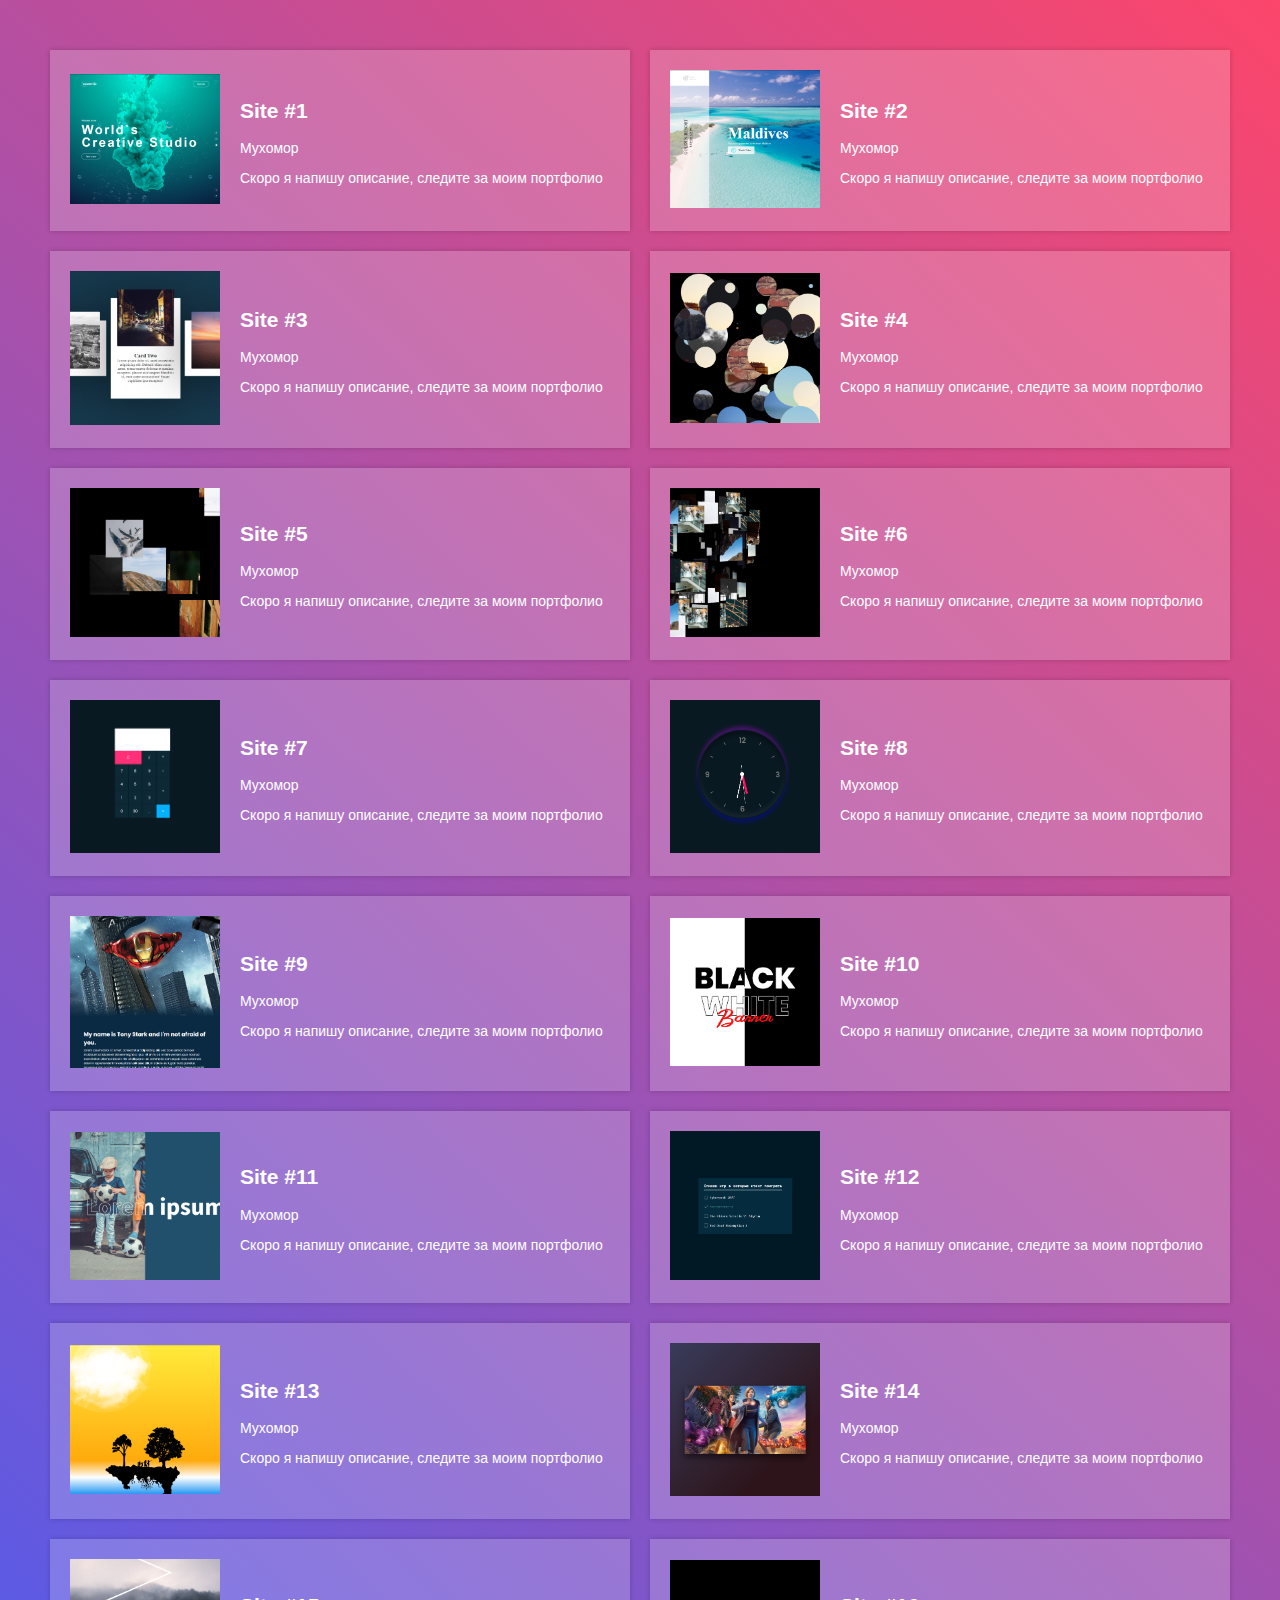
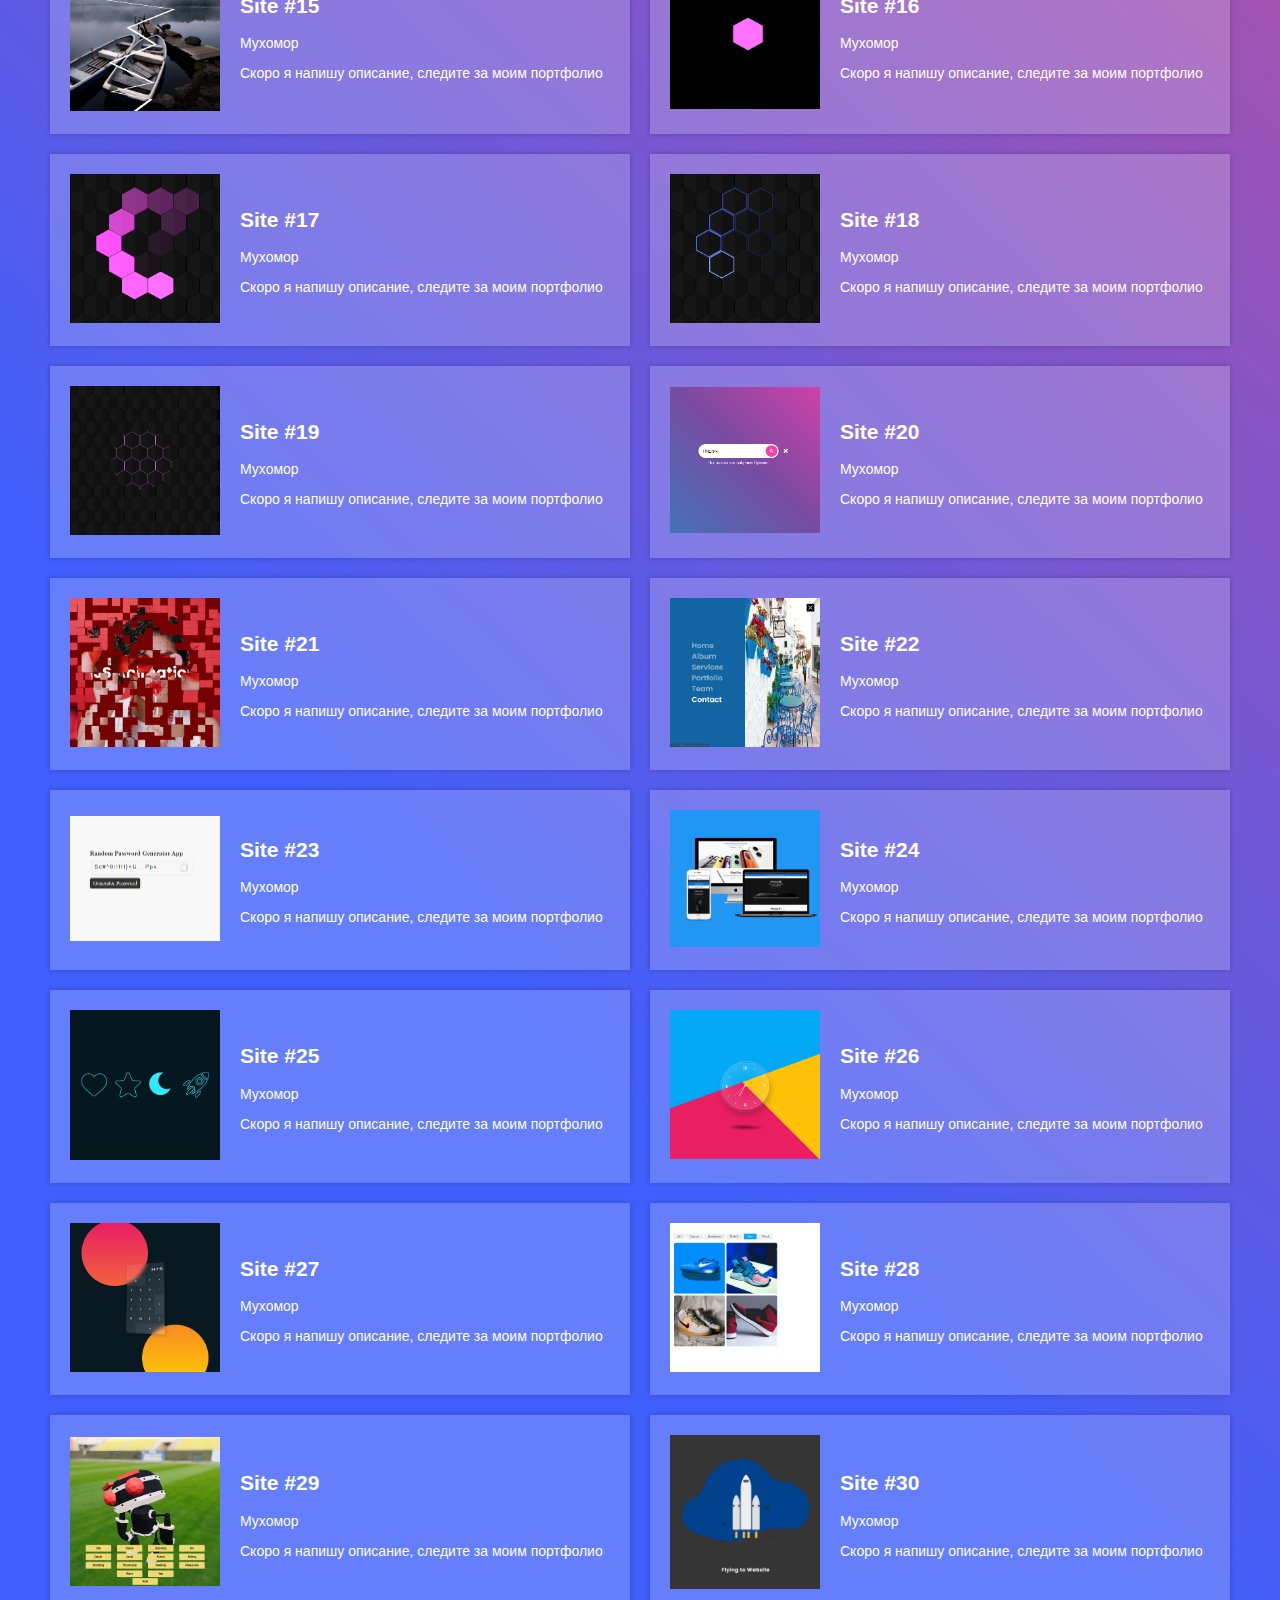
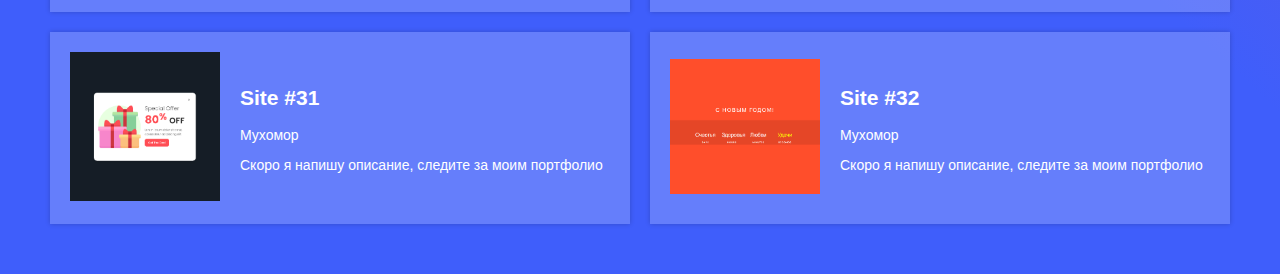
==== index.html @ 551431b4 "Mushroom portfolio N1" ====
<!DOCTYPE html>
<html lang="en">
<head>
    <meta charset="UTF-8">
    <meta name="viewport" content="width=device-width, initial-scale=1.0">
    <title>Portfolio</title>
    <link rel="stylesheet" href="css/styleGRID.css">
    <link rel="stylesheet" href="css/style.css">
    <link rel="stylesheet" href="https://cdnjs.cloudflare.com/ajax/libs/animate.css/4.1.1/animate.min.css"/>
</head>
<body>
    <div class="albums">

        <div class="album animate__animated animate__flipInX">
            <a href="edison/site1/index.html">
                <img src="edison/site1/show.png" alt="">
            </a>
            <div class="album_details">
                <h2>Site #1</h2>
                <a href="https://chat.openai.com/chat"" target="_blank">
                    <p class="album_artist">Мухомор</p>
                </a>
                <p class="album_desc">Скоро я напишу описание, следите за моим портфолио</p>
            </div>
        </div>

        <div class="album animate__animated animate__flipInX">
            <a href="edison/site2/index.html">
                <img src="edison/site2/show.png" alt="">
            </a>
            <div class="album_details">
                <h2>Site #2</h2>
                <a href="https://chat.openai.com/chat"" target="_blank">
                    <p class="album_artist">Мухомор</p>
                </a>
                <p class="album_desc">Скоро я напишу описание, следите за моим портфолио</p>
            </div>
        </div>

        <div class="album animate__animated animate__flipInX">
            <a href="edison/site3/index.html">
                <img src="edison/site3/show.png" alt="">
            </a>
            <div class="album_details">
                <h2>Site #3</h2>
                <a href="https://chat.openai.com/chat"" target="_blank">
                    <p class="album_artist">Мухомор</p>
                </a>
                <p class="album_desc">Скоро я напишу описание, следите за моим портфолио</p>
            </div>
        </div>

        <div class="album animate__animated animate__flipInX">
            <a href="edison/site4/index.html">
                <img src="edison/site4/show.png" alt="">
            </a>
            <div class="album_details">
                <h2>Site #4</h2>
                <a href="https://chat.openai.com/chat"" target="_blank">
                    <p class="album_artist">Мухомор</p>
                </a>
                <p class="album_desc">Скоро я напишу описание, следите за моим портфолио</p>
            </div>
        </div>

        <div class="album animate__animated animate__flipInX">
            <a href="edison/site5/index.html">
                <img src="edison/site5/show.png" alt="">
            </a>
            <div class="album_details">
                <h2>Site #5</h2>
                <a href="https://chat.openai.com/chat"" target="_blank">
                    <p class="album_artist">Мухомор</p>
                </a>
                <p class="album_desc">Скоро я напишу описание, следите за моим портфолио</p>
            </div>
        </div>

        <div class="album animate__animated animate__flipInX">
            <a href="edison/site6/index.html">
                <img src="edison/site6/show.png" alt="">
            </a>
            <div class="album_details">
                <h2>Site #6</h2>
                <a href="https://chat.openai.com/chat"" target="_blank">
                    <p class="album_artist">Мухомор</p>
                </a>
                <p class="album_desc">Скоро я напишу описание, следите за моим портфолио</p>
            </div>
        </div>

        <div class="album animate__animated animate__flipInX">
            <a href="edison/site7/index.html">
                <img src="edison/site7/show.png" alt="">
            </a>
            <div class="album_details">
                <h2>Site #7</h2>
                <a href="https://chat.openai.com/chat"" target="_blank">
                    <p class="album_artist">Мухомор</p>
                </a>
                <p class="album_desc">Скоро я напишу описание, следите за моим портфолио</p>
            </div>
        </div>

        <div class="album animate__animated animate__flipInX">
            <a href="edison/site8/index.html">
                <img src="edison/site8/show.png" alt="">
            </a>
            <div class="album_details">
                <h2>Site #8</h2>
                <a href="https://chat.openai.com/chat"" target="_blank">
                    <p class="album_artist">Мухомор</p>
                </a>
                <p class="album_desc">Скоро я напишу описание, следите за моим портфолио</p>
            </div>
        </div>

        <div class="album animate__animated animate__flipInX">
            <a href="edison/site9/index.html">
                <img src="edison/site9/show.png" alt="">
            </a>
            <div class="album_details">
                <h2>Site #9</h2>
                <a href="https://chat.openai.com/chat"" target="_blank">
                    <p class="album_artist">Мухомор</p>
                </a>
                <p class="album_desc">Скоро я напишу описание, следите за моим портфолио</p>
            </div>
        </div>

        <div class="album animate__animated animate__flipInX">
            <a href="edison/site10/index.html">
                <img src="edison/site10/show.png" alt="">
            </a>
            <div class="album_details">
                <h2>Site #10</h2>
                <a href="https://chat.openai.com/chat"" target="_blank">
                    <p class="album_artist">Мухомор</p>
                </a>
                <p class="album_desc">Скоро я напишу описание, следите за моим портфолио</p>
            </div>
        </div>

        <div class="album animate__animated animate__flipInX">
            <a href="edison/site11/index.html">
                <img src="edison/site11/show.png" alt="">
            </a>
            <div class="album_details">
                <h2>Site #11</h2>
                <a href="https://chat.openai.com/chat"" target="_blank">
                    <p class="album_artist">Мухомор</p>
                </a>
                <p class="album_desc">Скоро я напишу описание, следите за моим портфолио</p>
            </div>
        </div>

        <div class="album animate__animated animate__flipInX">
            <a href="edison/site12/index.html">
                <img src="edison/site12/show.png" alt="">
            </a>
            <div class="album_details">
                <h2>Site #12</h2>
                <a href="https://chat.openai.com/chat"" target="_blank">
                    <p class="album_artist">Мухомор</p>
                </a>
                <p class="album_desc">Скоро я напишу описание, следите за моим портфолио</p>
            </div>
        </div>

        <div class="album animate__animated animate__flipInX">
            <a href="edison/site13/index.html">
                <img src="edison/site13/show.png" alt="">
            </a>
            <div class="album_details">
                <h2>Site #13</h2>
                <a href="https://chat.openai.com/chat"" target="_blank">
                    <p class="album_artist">Мухомор</p>
                </a>
                <p class="album_desc">Скоро я напишу описание, следите за моим портфолио</p>
            </div>
        </div>

        <div class="album animate__animated animate__flipInX">
            <a href="edison/site14/index.html">
                <img src="edison/site14/show.png" alt="">
            </a>
            <div class="album_details">
                <h2>Site #14</h2>
                <a href="https://chat.openai.com/chat"" target="_blank">
                    <p class="album_artist">Мухомор</p>
                </a>
                <p class="album_desc">Скоро я напишу описание, следите за моим портфолио</p>
            </div>
        </div>

        <div class="album animate__animated animate__flipInX">
            <a href="edison/site15/index.html">
                <img src="edison/site15/show.png" alt="">
            </a>
            <div class="album_details">
                <h2>Site #15</h2>
                <a href="https://chat.openai.com/chat"" target="_blank">
                    <p class="album_artist">Мухомор</p>
                </a>
                <p class="album_desc">Скоро я напишу описание, следите за моим портфолио</p>
            </div>
        </div>

        <div class="album animate__animated animate__flipInX">
            <a href="edison/site16/index.html">
                <img src="edison/site16/show.png" alt="">
            </a>
            <div class="album_details">
                <h2>Site #16</h2>
                <a href="https://chat.openai.com/chat"" target="_blank">
                    <p class="album_artist">Мухомор</p>
                </a>
                <p class="album_desc">Скоро я напишу описание, следите за моим портфолио</p>
            </div>
        </div>

        <div class="album animate__animated animate__flipInX">
            <a href="edison/site17/index.html">
                <img src="edison/site17/show.png" alt="">
            </a>
            <div class="album_details">
                <h2>Site #17</h2>
                <a href="https://chat.openai.com/chat"" target="_blank">
                    <p class="album_artist">Мухомор</p>
                </a>
                <p class="album_desc">Скоро я напишу описание, следите за моим портфолио</p>
            </div>
        </div>

        <div class="album animate__animated animate__flipInX">
            <a href="edison/site18/index.html">
                <img src="edison/site18/show.png" alt="">
            </a>
            <div class="album_details">
                <h2>Site #18</h2>
                <a href="https://chat.openai.com/chat"" target="_blank">
                    <p class="album_artist">Мухомор</p>
                </a>
                <p class="album_desc">Скоро я напишу описание, следите за моим портфолио</p>
            </div>
        </div>

        <div class="album animate__animated animate__flipInX">
            <a href="edison/site19/index.html">
                <img src="edison/site19/show.png" alt="">
            </a>
            <div class="album_details">
                <h2>Site #19</h2>
                <a href="https://chat.openai.com/chat"" target="_blank">
                    <p class="album_artist">Мухомор</p>
                </a>
                <p class="album_desc">Скоро я напишу описание, следите за моим портфолио</p>
            </div>
        </div>

        <div class="album animate__animated animate__flipInX">
            <a href="edison/site20/index.html">
                <img src="edison/site20/show.png" alt="">
            </a>
            <div class="album_details">
                <h2>Site #20</h2>
                <a href="https://chat.openai.com/chat"" target="_blank">
                    <p class="album_artist">Мухомор</p>
                </a>
                <p class="album_desc">Скоро я напишу описание, следите за моим портфолио</p>
            </div>
        </div>

        <div class="album animate__animated animate__flipInX">
            <a href="edison/site21/index.html">
                <img src="edison/site21/show.png" alt="">
            </a>
            <div class="album_details">
                <h2>Site #21</h2>
                <a href="https://chat.openai.com/chat"" target="_blank">
                    <p class="album_artist">Мухомор</p>
                </a>
                <p class="album_desc">Скоро я напишу описание, следите за моим портфолио</p>
            </div>
        </div>

        <div class="album animate__animated animate__flipInX">
            <a href="edison/site22/index.html">
                <img src="edison/site22/show.png" alt="">
            </a>
            <div class="album_details">
                <h2>Site #22</h2>
                <a href="https://chat.openai.com/chat" target="_blank">
                    <p class="album_artist">Мухомор</p>
                </a>
                <p class="album_desc">Скоро я напишу описание, следите за моим портфолио</p>
            </div>
        </div>

        <div class="album animate__animated animate__flipInX">
            <a href="edison/site23/index.html">
                <img src="edison/site23/show.png" alt="">
            </a>
            <div class="album_details">
                <h2>Site #23</h2>
                <a href="https://chat.openai.com/chat" target="_blank">
                    <p class="album_artist">Мухомор</p>
                </a>
                <p class="album_desc">Скоро я напишу описание, следите за моим портфолио</p>
            </div>
        </div>

        <div class="album animate__animated animate__flipInX">
            <a href="edison/site24/index.html">
                <img src="edison/site24/show.png" alt="">
            </a>
            <div class="album_details">
                <h2>Site #24</h2>
                <a href="https://chat.openai.com/chat" target="_blank">
                    <p class="album_artist">Мухомор</p>
                </a>
                <p class="album_desc">Скоро я напишу описание, следите за моим портфолио</p>
            </div>
        </div>

        <div class="album animate__animated animate__flipInX">
            <a href="edison/site25/index.html">
                <img src="edison/site25/show.png" alt="">
            </a>
            <div class="album_details">
                <h2>Site #25</h2>
                <a href="https://chat.openai.com/chat" target="_blank">
                    <p class="album_artist">Мухомор</p>
                </a>
                <p class="album_desc">Скоро я напишу описание, следите за моим портфолио</p>
            </div>
        </div>

        <div class="album animate__animated animate__flipInX">
            <a href="edison/site26/index.html">
                <img src="edison/site26/show.png" alt="">
            </a>
            <div class="album_details">
                <h2>Site #26</h2>
                <a href="https://chat.openai.com/chat" target="_blank">
                    <p class="album_artist">Мухомор</p>
                </a>
                <p class="album_desc">Скоро я напишу описание, следите за моим портфолио</p>
            </div>
        </div>

        <div class="album animate__animated animate__flipInX">
            <a href="edison/site27/index.html">
                <img src="edison/site27/show.png" alt="">
            </a>
            <div class="album_details">
                <h2>Site #27</h2>
                <a href="https://chat.openai.com/chat" target="_blank">
                    <p class="album_artist">Мухомор</p>
                </a>
                <p class="album_desc">Скоро я напишу описание, следите за моим портфолио</p>
            </div>
        </div>

        <div class="album animate__animated animate__flipInX">
            <a href="edison/site28/index.html">
                <img src="edison/site28/show.png" alt="">
            </a>
            <div class="album_details">
                <h2>Site #28</h2>
                <a href="https://chat.openai.com/chat" target="_blank">
                    <p class="album_artist">Мухомор</p>
                </a>
                <p class="album_desc">Скоро я напишу описание, следите за моим портфолио</p>
            </div>
        </div>

        <div class="album animate__animated animate__flipInX">
            <a href="edison/site29/index.html">
                <img src="edison/site29/show.png" alt="">
            </a>
            <div class="album_details">
                <h2>Site #29</h2>
                <a href="https://chat.openai.com/chat" target="_blank">
                    <p class="album_artist">Мухомор</p>
                </a>
                <p class="album_desc">Скоро я напишу описание, следите за моим портфолио</p>
            </div>
        </div>

        <div class="album animate__animated animate__flipInX">
            <a href="edison/site30/index.html">
                <img src="edison/site30/show.png" alt="">
            </a>
            <div class="album_details">
                <h2>Site #30</h2>
                <a href="https://chat.openai.com/chat" target="_blank">
                    <p class="album_artist">Мухомор</p>
                </a>
                <p class="album_desc">Скоро я напишу описание, следите за моим портфолио</p>
            </div>
        </div>

        <div class="album animate__animated animate__flipInX">
            <a href="edison/site31/index.html">
                <img src="edison/site31/show.png" alt="">
            </a>
            <div class="album_details">
                <h2>Site #31</h2>
                <a href="https://chat.openai.com/chat" target="_blank">
                    <p class="album_artist">Мухомор</p>
                </a>
                <p class="album_desc">Скоро я напишу описание, следите за моим портфолио</p>
            </div>
        </div>

        <div class="album animate__animated animate__flipInX">
            <a href="edison/site32/index.html">
                <img src="edison/site32/show.png" alt="">
            </a>
            <div class="album_details">
                <h2>Site #32</h2>
                <a href="https://chat.openai.com/chat" target="_blank">
                    <p class="album_artist">Мухомор</p>
                </a>
                <p class="album_desc">Скоро я напишу описание, следите за моим портфолио</p>
            </div>
        </div>
        
    </div>
</body>
</html>
---- css/styleGRID.css ----
.albums{
    display: grid;
    grid-template-columns: repeat(auto-fit, minmax(400px, 1fr));
    grid-gap: 20px;
    
}

.album{
    display: grid;
    grid-template-columns: 150px 1fr;
    grid-gap: 20px;
    background-color: rgba(255, 255, 255, 0.2);
    box-shadow: 0px 0px 5px rgba(0, 0, 0, 0.2);
    padding: 20px;
    align-items: center;
}

.album img{
    width: 100%;
}

.album a{
    text-decoration: none;
    color: white;
}
 
@media (max-width: 640px){
    .albums{
        grid-template-columns: 1fr;
        grid-gap: 10px;
    }

    .album{
        grid-template-columns: 2fr 1fr;
        grid-gap: 10px;
        padding: 10px;
    }
}

@media (max-width: 380px){
    .albums{
        grid-gap: 5px;
    }
    .album{
        grid-template-columns: 1fr;
        grid-template-rows: 1.5fr 1fr;
        grid-gap: 5px;
        padding: 5px;
        text-align: center;
    }
    body{
        margin: 20px !important;
    }
    
}
---- css/style.css ----
html{
    font-size: 14px;
    font-weight: 300;
    font-family: -apple-system, BlinkMacSystemFont, 'Segoe UI', Roboto, Oxygen, Ubuntu, Cantarell, 'Open Sans', 'Helvetica Neue', sans-serif;
    color: white;
}

body{
    background: rgb(63,94,251);
    background: linear-gradient(43deg, rgba(63,94,251,1) 29%, rgba(252,70,107,1) 100%);
    margin: 50px;
    min-height: 100vh;
}
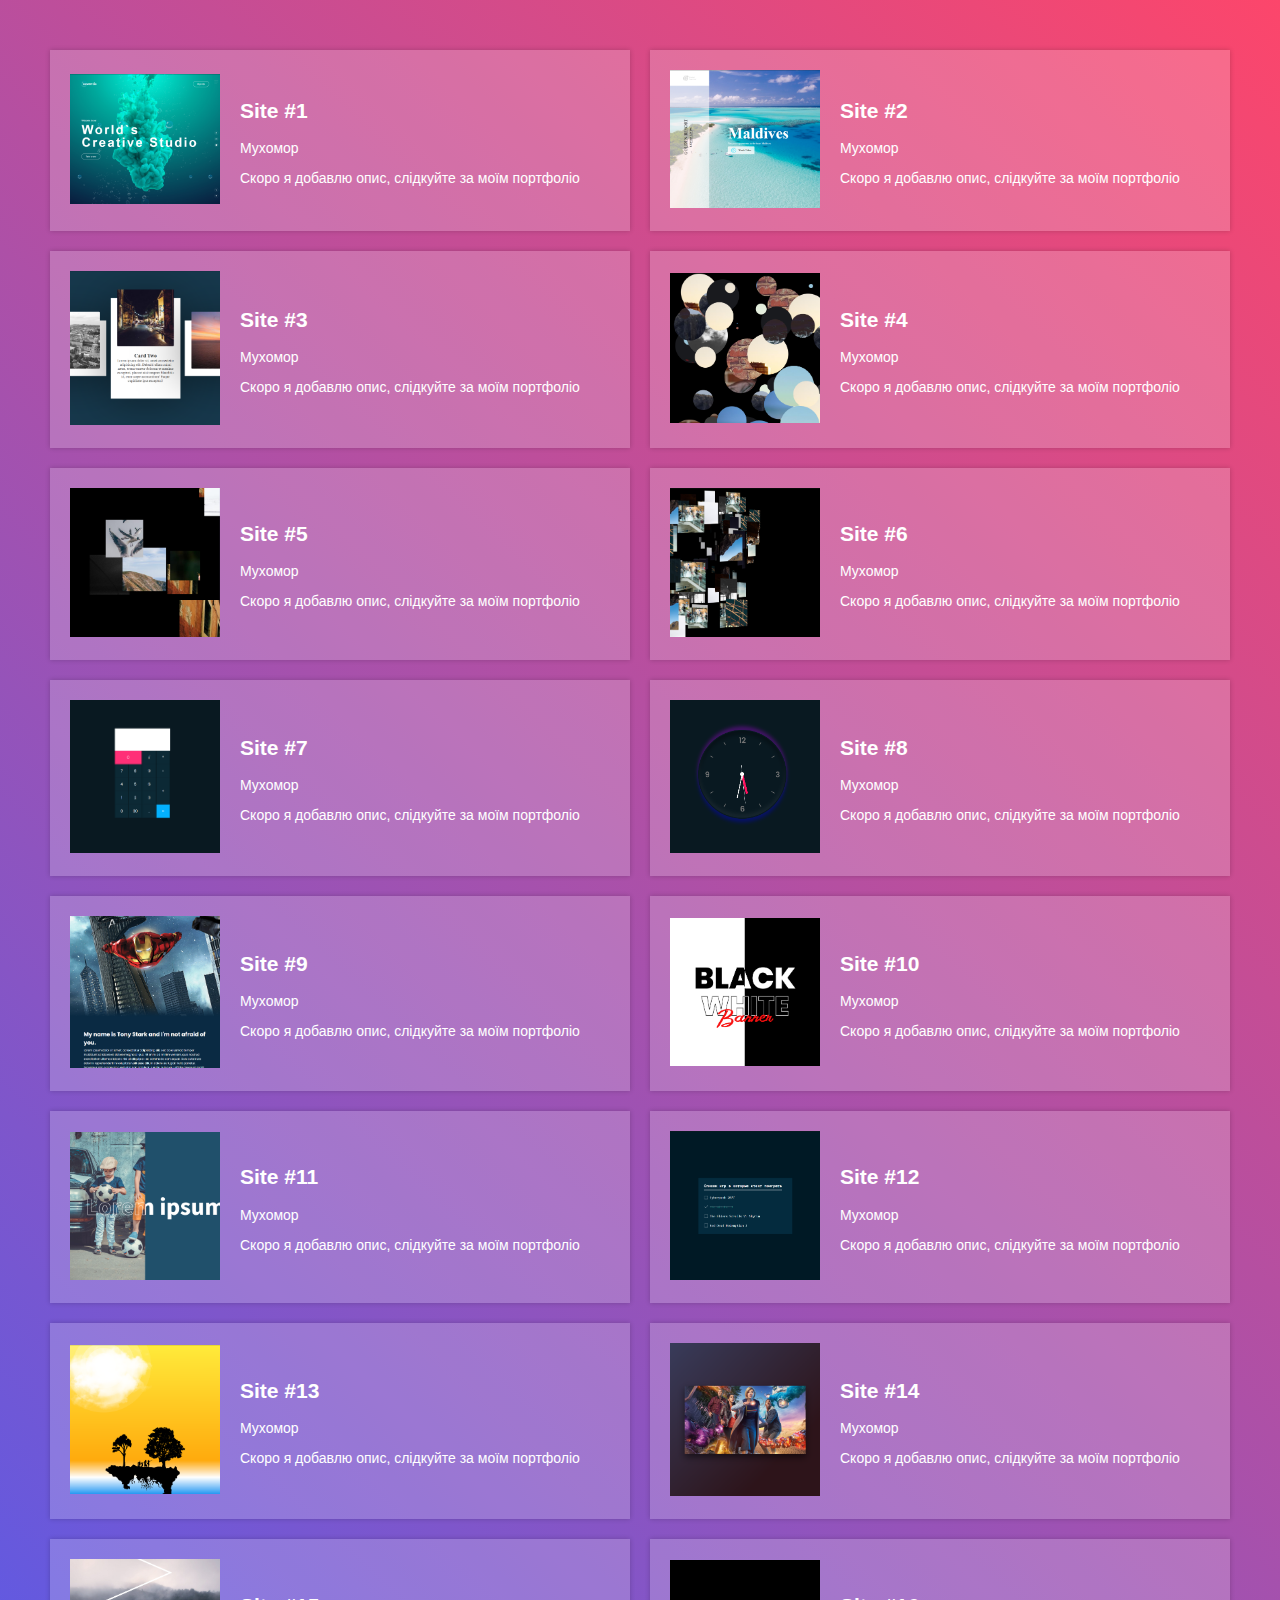
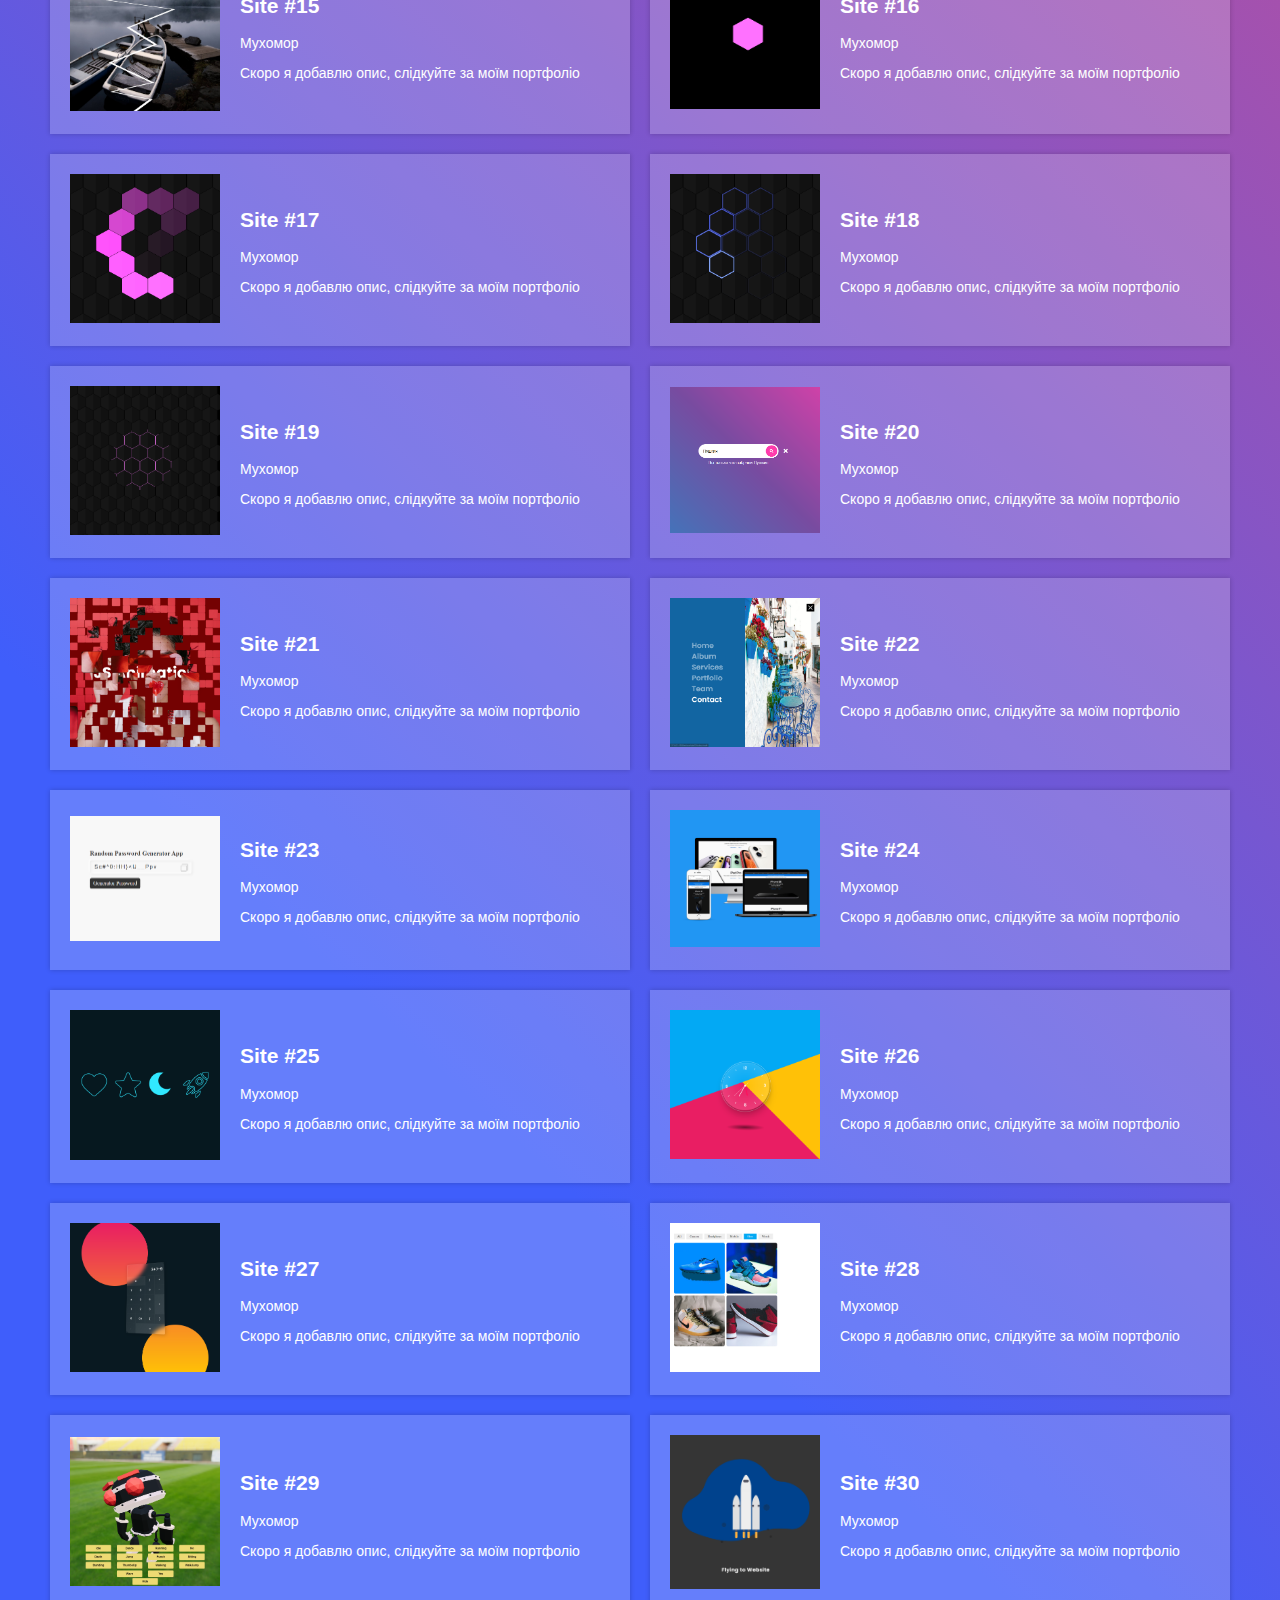
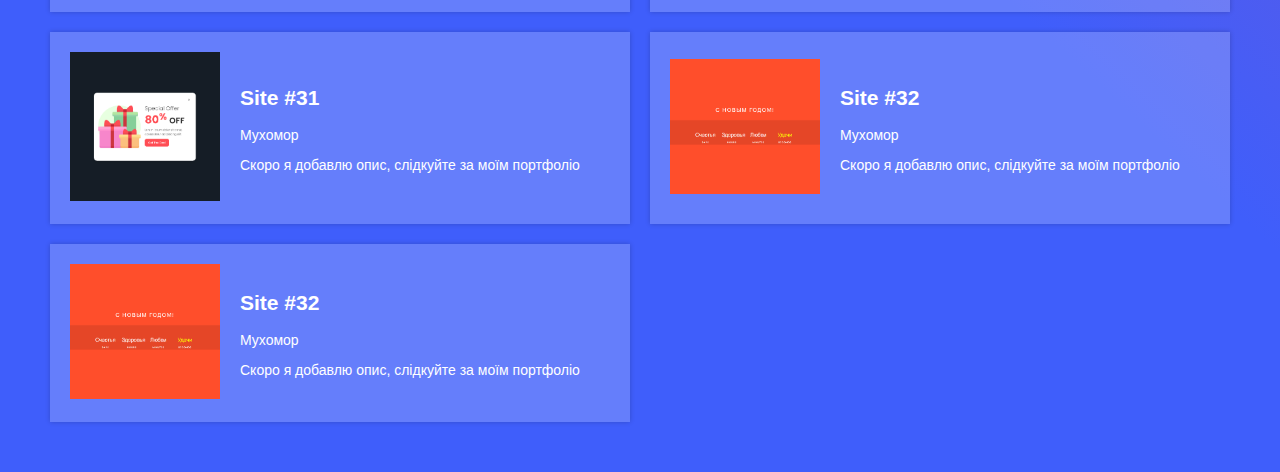
==== commit 94109546: "Update index.html" ====
--- a/index.html
+++ b/index.html
@@ -20,7 +20,7 @@
                 <a href="https://chat.openai.com/chat"" target="_blank">
                     <p class="album_artist">Мухомор</p>
                 </a>
-                <p class="album_desc">Скоро я напишу описание, следите за моим портфолио</p>
+                <p class="album_desc">Скоро я добавлю опис, слідкуйте за моїм портфоліо</p>
             </div>
         </div>
 
@@ -33,7 +33,7 @@
                 <a href="https://chat.openai.com/chat"" target="_blank">
                     <p class="album_artist">Мухомор</p>
                 </a>
-                <p class="album_desc">Скоро я напишу описание, следите за моим портфолио</p>
+                <p class="album_desc">Скоро я добавлю опис, слідкуйте за моїм портфоліо</p>
             </div>
         </div>
 
@@ -46,7 +46,7 @@
                 <a href="https://chat.openai.com/chat"" target="_blank">
                     <p class="album_artist">Мухомор</p>
                 </a>
-                <p class="album_desc">Скоро я напишу описание, следите за моим портфолио</p>
+                <p class="album_desc">Скоро я добавлю опис, слідкуйте за моїм портфоліо</p>
             </div>
         </div>
 
@@ -59,7 +59,7 @@
                 <a href="https://chat.openai.com/chat"" target="_blank">
                     <p class="album_artist">Мухомор</p>
                 </a>
-                <p class="album_desc">Скоро я напишу описание, следите за моим портфолио</p>
+                <p class="album_desc">Скоро я добавлю опис, слідкуйте за моїм портфоліо</p>
             </div>
         </div>
 
@@ -72,7 +72,7 @@
                 <a href="https://chat.openai.com/chat"" target="_blank">
                     <p class="album_artist">Мухомор</p>
                 </a>
-                <p class="album_desc">Скоро я напишу описание, следите за моим портфолио</p>
+                <p class="album_desc">Скоро я добавлю опис, слідкуйте за моїм портфоліо</p>
             </div>
         </div>
 
@@ -85,7 +85,7 @@
                 <a href="https://chat.openai.com/chat"" target="_blank">
                     <p class="album_artist">Мухомор</p>
                 </a>
-                <p class="album_desc">Скоро я напишу описание, следите за моим портфолио</p>
+                <p class="album_desc">Скоро я добавлю опис, слідкуйте за моїм портфоліо</p>
             </div>
         </div>
 
@@ -98,7 +98,7 @@
                 <a href="https://chat.openai.com/chat"" target="_blank">
                     <p class="album_artist">Мухомор</p>
                 </a>
-                <p class="album_desc">Скоро я напишу описание, следите за моим портфолио</p>
+                <p class="album_desc">Скоро я добавлю опис, слідкуйте за моїм портфоліо</p>
             </div>
         </div>
 
@@ -111,7 +111,7 @@
                 <a href="https://chat.openai.com/chat"" target="_blank">
                     <p class="album_artist">Мухомор</p>
                 </a>
-                <p class="album_desc">Скоро я напишу описание, следите за моим портфолио</p>
+                <p class="album_desc">Скоро я добавлю опис, слідкуйте за моїм портфоліо</p>
             </div>
         </div>
 
@@ -124,7 +124,7 @@
                 <a href="https://chat.openai.com/chat"" target="_blank">
                     <p class="album_artist">Мухомор</p>
                 </a>
-                <p class="album_desc">Скоро я напишу описание, следите за моим портфолио</p>
+                <p class="album_desc">Скоро я добавлю опис, слідкуйте за моїм портфоліо</p>
             </div>
         </div>
 
@@ -137,7 +137,7 @@
                 <a href="https://chat.openai.com/chat"" target="_blank">
                     <p class="album_artist">Мухомор</p>
                 </a>
-                <p class="album_desc">Скоро я напишу описание, следите за моим портфолио</p>
+                <p class="album_desc">Скоро я добавлю опис, слідкуйте за моїм портфоліо</p>
             </div>
         </div>
 
@@ -150,7 +150,7 @@
                 <a href="https://chat.openai.com/chat"" target="_blank">
                     <p class="album_artist">Мухомор</p>
                 </a>
-                <p class="album_desc">Скоро я напишу описание, следите за моим портфолио</p>
+                <p class="album_desc">Скоро я добавлю опис, слідкуйте за моїм портфоліо</p>
             </div>
         </div>
 
@@ -163,7 +163,7 @@
                 <a href="https://chat.openai.com/chat"" target="_blank">
                     <p class="album_artist">Мухомор</p>
                 </a>
-                <p class="album_desc">Скоро я напишу описание, следите за моим портфолио</p>
+                <p class="album_desc">Скоро я добавлю опис, слідкуйте за моїм портфоліо</p>
             </div>
         </div>
 
@@ -176,7 +176,7 @@
                 <a href="https://chat.openai.com/chat"" target="_blank">
                     <p class="album_artist">Мухомор</p>
                 </a>
-                <p class="album_desc">Скоро я напишу описание, следите за моим портфолио</p>
+                <p class="album_desc">Скоро я добавлю опис, слідкуйте за моїм портфоліо</p>
             </div>
         </div>
 
@@ -189,7 +189,7 @@
                 <a href="https://chat.openai.com/chat"" target="_blank">
                     <p class="album_artist">Мухомор</p>
                 </a>
-                <p class="album_desc">Скоро я напишу описание, следите за моим портфолио</p>
+                <p class="album_desc">Скоро я добавлю опис, слідкуйте за моїм портфоліо</p>
             </div>
         </div>
 
@@ -202,7 +202,7 @@
                 <a href="https://chat.openai.com/chat"" target="_blank">
                     <p class="album_artist">Мухомор</p>
                 </a>
-                <p class="album_desc">Скоро я напишу описание, следите за моим портфолио</p>
+                <p class="album_desc">Скоро я добавлю опис, слідкуйте за моїм портфоліо</p>
             </div>
         </div>
 
@@ -215,7 +215,7 @@
                 <a href="https://chat.openai.com/chat"" target="_blank">
                     <p class="album_artist">Мухомор</p>
                 </a>
-                <p class="album_desc">Скоро я напишу описание, следите за моим портфолио</p>
+                <p class="album_desc">Скоро я добавлю опис, слідкуйте за моїм портфоліо</p>
             </div>
         </div>
 
@@ -228,7 +228,7 @@
                 <a href="https://chat.openai.com/chat"" target="_blank">
                     <p class="album_artist">Мухомор</p>
                 </a>
-                <p class="album_desc">Скоро я напишу описание, следите за моим портфолио</p>
+                <p class="album_desc">Скоро я добавлю опис, слідкуйте за моїм портфоліо</p>
             </div>
         </div>
 
@@ -241,7 +241,7 @@
                 <a href="https://chat.openai.com/chat"" target="_blank">
                     <p class="album_artist">Мухомор</p>
                 </a>
-                <p class="album_desc">Скоро я напишу описание, следите за моим портфолио</p>
+                <p class="album_desc">Скоро я добавлю опис, слідкуйте за моїм портфоліо</p>
             </div>
         </div>
 
@@ -254,7 +254,7 @@
                 <a href="https://chat.openai.com/chat"" target="_blank">
                     <p class="album_artist">Мухомор</p>
                 </a>
-                <p class="album_desc">Скоро я напишу описание, следите за моим портфолио</p>
+                <p class="album_desc">Скоро я добавлю опис, слідкуйте за моїм портфоліо</p>
             </div>
         </div>
 
@@ -267,7 +267,7 @@
                 <a href="https://chat.openai.com/chat"" target="_blank">
                     <p class="album_artist">Мухомор</p>
                 </a>
-                <p class="album_desc">Скоро я напишу описание, следите за моим портфолио</p>
+                <p class="album_desc">Скоро я добавлю опис, слідкуйте за моїм портфоліо</p>
             </div>
         </div>
 
@@ -280,7 +280,7 @@
                 <a href="https://chat.openai.com/chat"" target="_blank">
                     <p class="album_artist">Мухомор</p>
                 </a>
-                <p class="album_desc">Скоро я напишу описание, следите за моим портфолио</p>
+                <p class="album_desc">Скоро я добавлю опис, слідкуйте за моїм портфоліо</p>
             </div>
         </div>
 
@@ -293,7 +293,7 @@
                 <a href="https://chat.openai.com/chat" target="_blank">
                     <p class="album_artist">Мухомор</p>
                 </a>
-                <p class="album_desc">Скоро я напишу описание, следите за моим портфолио</p>
+                <p class="album_desc">Скоро я добавлю опис, слідкуйте за моїм портфоліо</p>
             </div>
         </div>
 
@@ -306,7 +306,7 @@
                 <a href="https://chat.openai.com/chat" target="_blank">
                     <p class="album_artist">Мухомор</p>
                 </a>
-                <p class="album_desc">Скоро я напишу описание, следите за моим портфолио</p>
+                <p class="album_desc">Скоро я добавлю опис, слідкуйте за моїм портфоліо</p>
             </div>
         </div>
 
@@ -319,7 +319,7 @@
                 <a href="https://chat.openai.com/chat" target="_blank">
                     <p class="album_artist">Мухомор</p>
                 </a>
-                <p class="album_desc">Скоро я напишу описание, следите за моим портфолио</p>
+                <p class="album_desc">Скоро я добавлю опис, слідкуйте за моїм портфоліо</p>
             </div>
         </div>
 
@@ -332,7 +332,7 @@
                 <a href="https://chat.openai.com/chat" target="_blank">
                     <p class="album_artist">Мухомор</p>
                 </a>
-                <p class="album_desc">Скоро я напишу описание, следите за моим портфолио</p>
+                <p class="album_desc">Скоро я добавлю опис, слідкуйте за моїм портфоліо</p>
             </div>
         </div>
 
@@ -345,7 +345,7 @@
                 <a href="https://chat.openai.com/chat" target="_blank">
                     <p class="album_artist">Мухомор</p>
                 </a>
-                <p class="album_desc">Скоро я напишу описание, следите за моим портфолио</p>
+                <p class="album_desc">Скоро я добавлю опис, слідкуйте за моїм портфоліо</p>
             </div>
         </div>
 
@@ -358,7 +358,7 @@
                 <a href="https://chat.openai.com/chat" target="_blank">
                     <p class="album_artist">Мухомор</p>
                 </a>
-                <p class="album_desc">Скоро я напишу описание, следите за моим портфолио</p>
+                <p class="album_desc">Скоро я добавлю опис, слідкуйте за моїм портфоліо</p>
             </div>
         </div>
 
@@ -371,7 +371,7 @@
                 <a href="https://chat.openai.com/chat" target="_blank">
                     <p class="album_artist">Мухомор</p>
                 </a>
-                <p class="album_desc">Скоро я напишу описание, следите за моим портфолио</p>
+                <p class="album_desc">Скоро я добавлю опис, слідкуйте за моїм портфоліо</p>
             </div>
         </div>
 
@@ -384,7 +384,7 @@
                 <a href="https://chat.openai.com/chat" target="_blank">
                     <p class="album_artist">Мухомор</p>
                 </a>
-                <p class="album_desc">Скоро я напишу описание, следите за моим портфолио</p>
+                <p class="album_desc">Скоро я добавлю опис, слідкуйте за моїм портфоліо</p>
             </div>
         </div>
 
@@ -397,7 +397,7 @@
                 <a href="https://chat.openai.com/chat" target="_blank">
                     <p class="album_artist">Мухомор</p>
                 </a>
-                <p class="album_desc">Скоро я напишу описание, следите за моим портфолио</p>
+                <p class="album_desc">Скоро я добавлю опис, слідкуйте за моїм портфоліо</p>
             </div>
         </div>
 
@@ -410,7 +410,7 @@
                 <a href="https://chat.openai.com/chat" target="_blank">
                     <p class="album_artist">Мухомор</p>
                 </a>
-                <p class="album_desc">Скоро я напишу описание, следите за моим портфолио</p>
+                <p class="album_desc">Скоро я добавлю опис, слідкуйте за моїм портфоліо</p>
             </div>
         </div>
 
@@ -423,7 +423,20 @@
                 <a href="https://chat.openai.com/chat" target="_blank">
                     <p class="album_artist">Мухомор</p>
                 </a>
-                <p class="album_desc">Скоро я напишу описание, следите за моим портфолио</p>
+                <p class="album_desc">Скоро я добавлю опис, слідкуйте за моїм портфоліо</p>
+            </div>
+        </div>
+
+        <div class="album animate__animated animate__flipInX">
+            <a href="edison/site32/index.html">
+                <img src="edison/site32/show.png" alt="">
+            </a>
+            <div class="album_details">
+                <h2>Site #32</h2>
+                <a href="https://chat.openai.com/chat" target="_blank">
+                    <p class="album_artist">Мухомор</p>
+                </a>
+                <p class="album_desc">Скоро я добавлю опис, слідкуйте за моїм портфоліо</p>
             </div>
         </div>
         
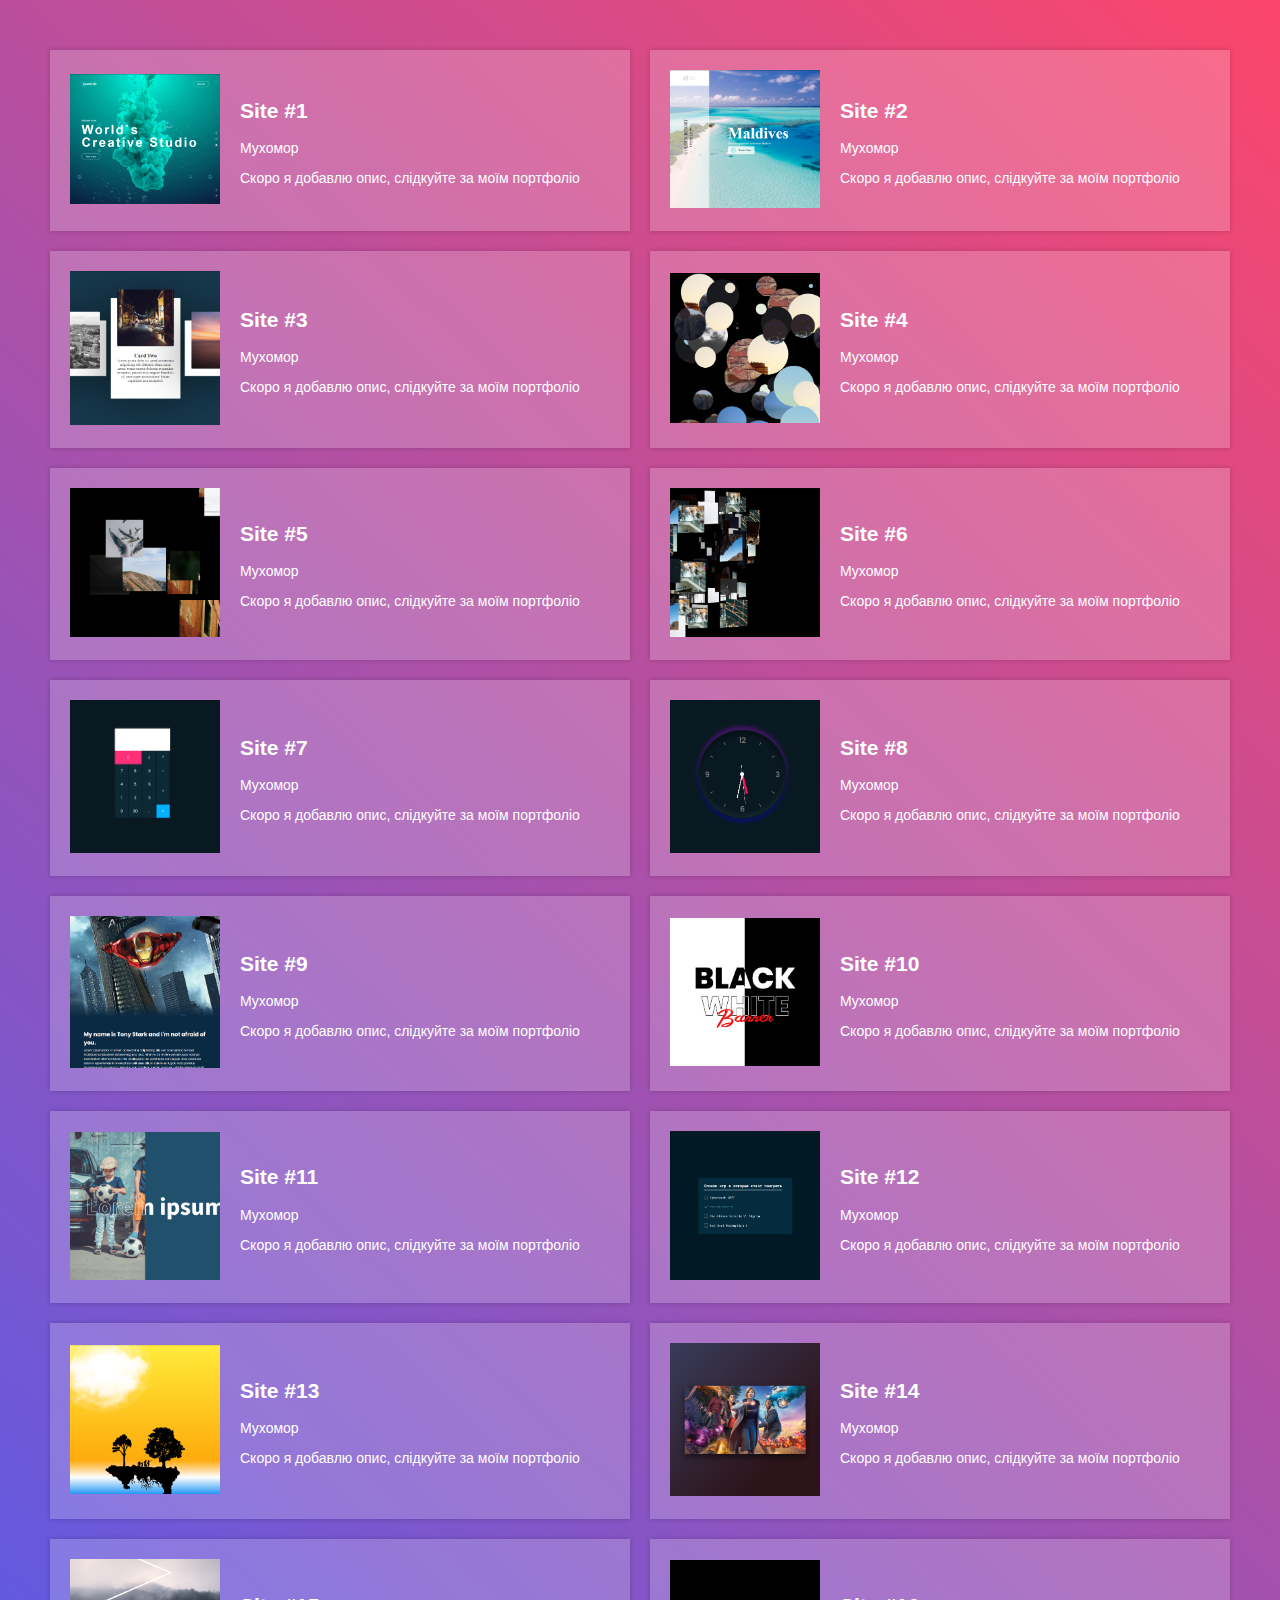
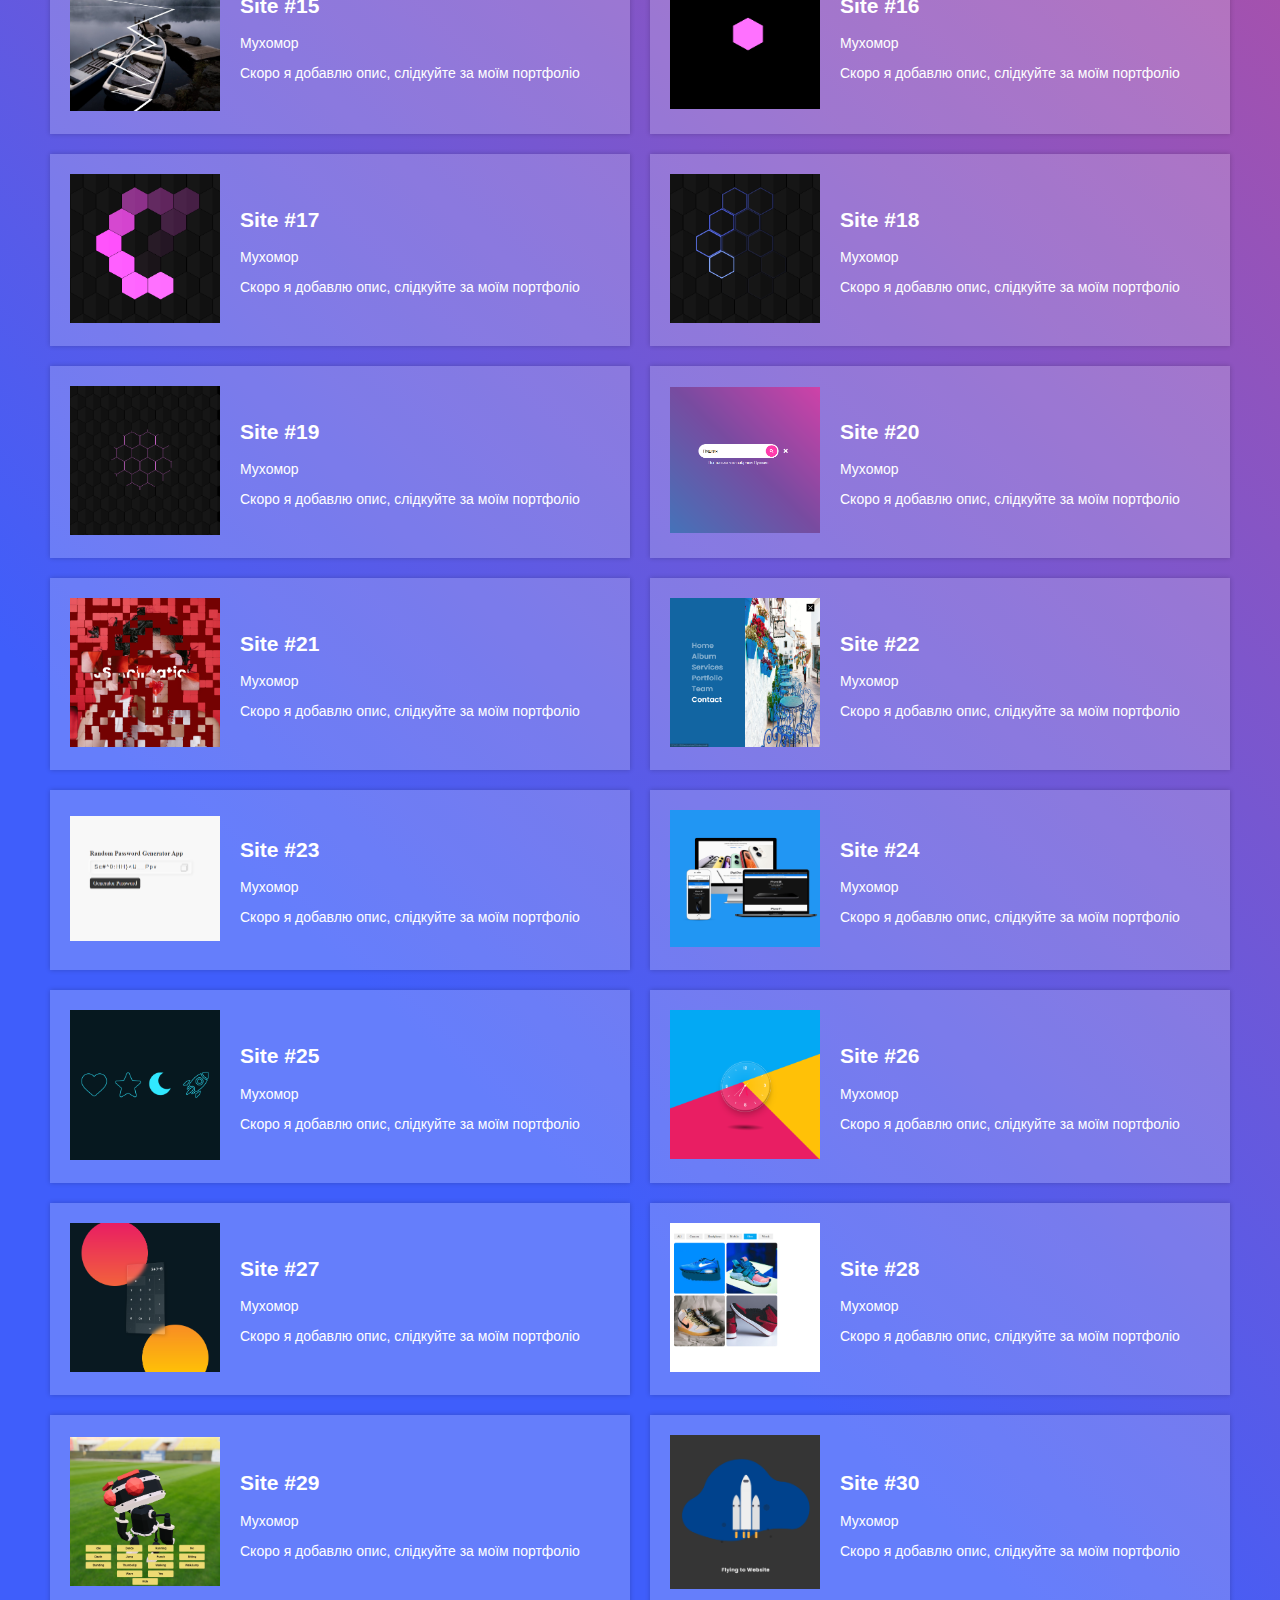
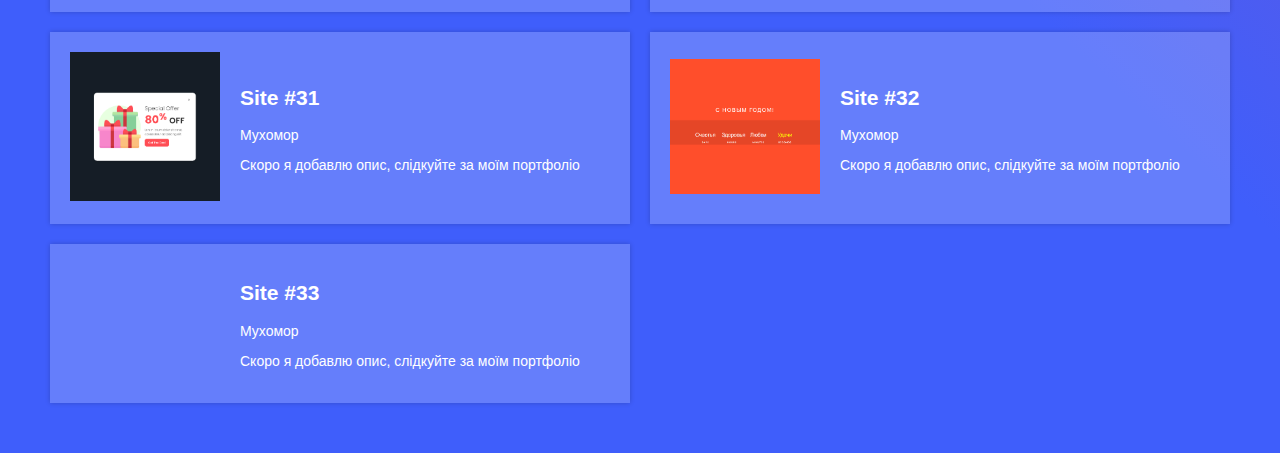
==== commit 9f506760: "Update index.html" ====
--- a/index.html
+++ b/index.html
@@ -428,11 +428,11 @@
         </div>
 
         <div class="album animate__animated animate__flipInX">
-            <a href="edison/site32/index.html">
-                <img src="edison/site32/show.png" alt="">
-            </a>
-            <div class="album_details">
-                <h2>Site #32</h2>
+            <a href="edison/site33/index.html">
+                <img src="edison/site33/33siteshow.png" alt="">
+            </a>
+            <div class="album_details">
+                <h2>Site #33</h2>
                 <a href="https://chat.openai.com/chat" target="_blank">
                     <p class="album_artist">Мухомор</p>
                 </a>
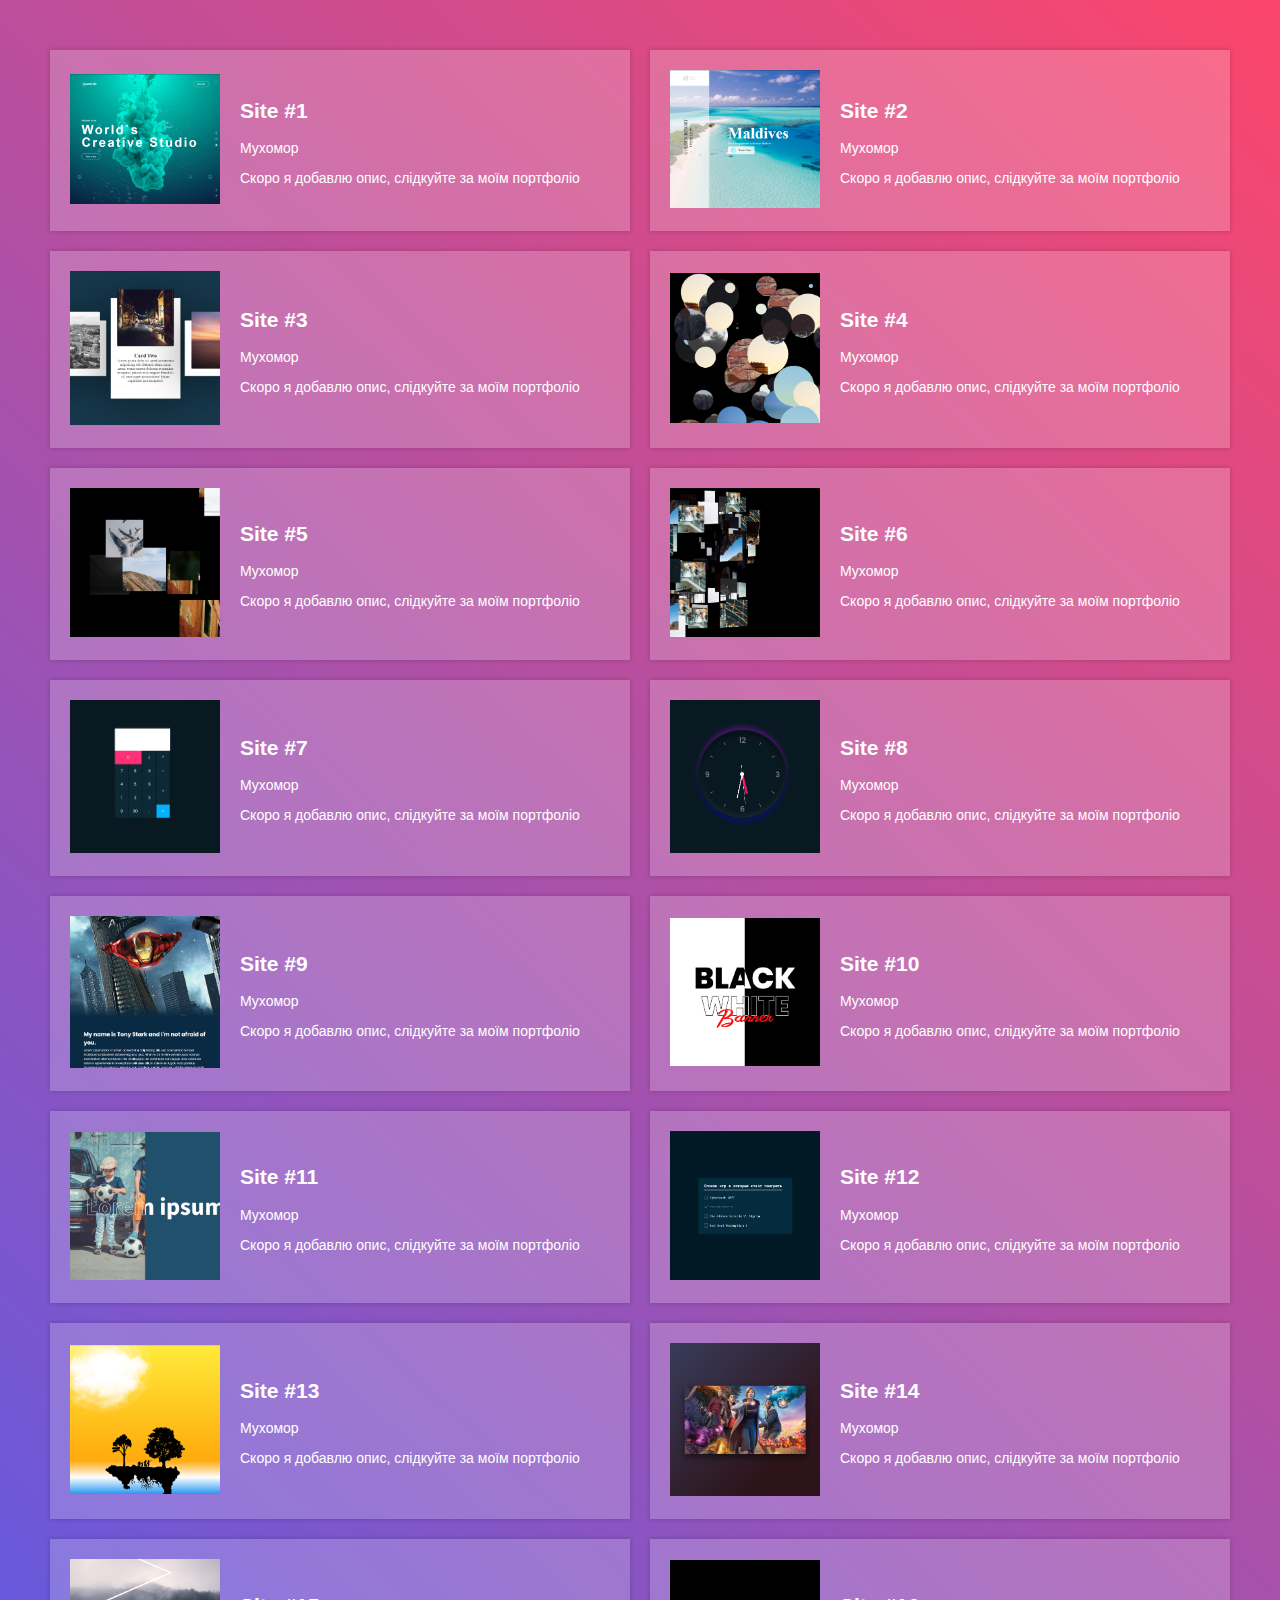
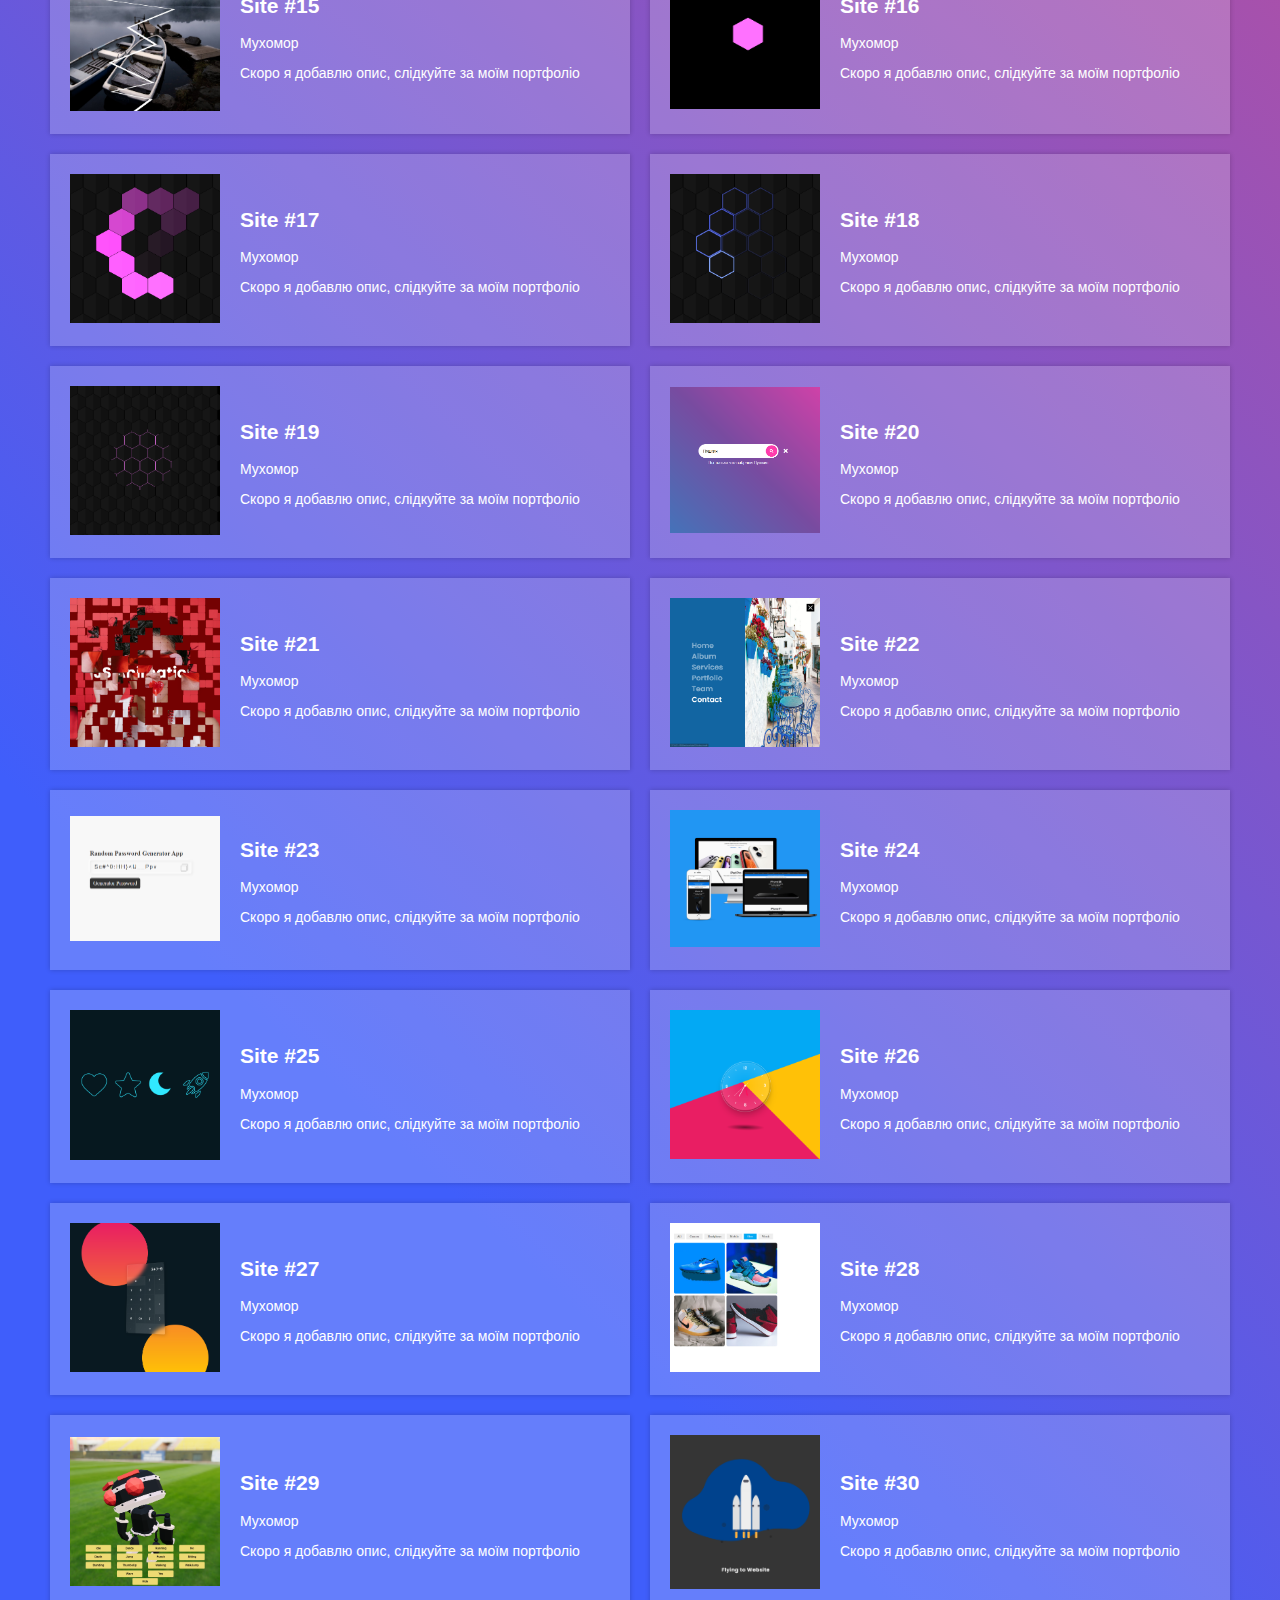
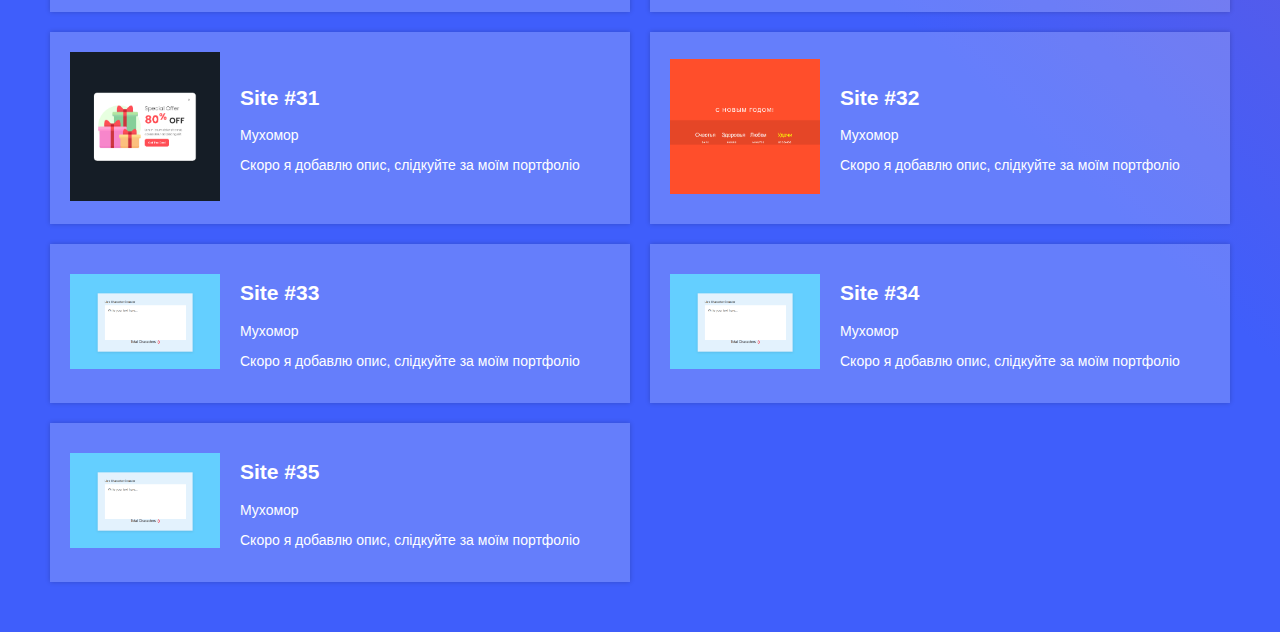
==== commit a467b8cf: "added 34 and 35 sites" ====
--- a/index.html
+++ b/index.html
@@ -439,6 +439,34 @@
                 <p class="album_desc">Скоро я добавлю опис, слідкуйте за моїм портфоліо</p>
             </div>
         </div>
+
+        <div class="album animate__animated animate__flipInX">
+            <a href="edison/site34/index.html">
+                <img src="edison/site33/33siteshow.png" alt="">
+            </a>
+            <div class="album_details">
+                <h2>Site #34</h2>
+                <a href="https://chat.openai.com/chat" target="_blank">
+                    <p class="album_artist">Мухомор</p>
+                </a>
+                <p class="album_desc">Скоро я добавлю опис, слідкуйте за моїм портфоліо</p>
+            </div>
+            
+        </div>
+
+        <div class="album animate__animated animate__flipInX">
+            <a href="edison/site35/index.html">
+                <img src="edison/site33/33siteshow.png" alt="">
+            </a>
+            <div class="album_details">
+                <h2>Site #35</h2>
+                <a href="https://chat.openai.com/chat" target="_blank">
+                    <p class="album_artist">Мухомор</p>
+                </a>
+                <p class="album_desc">Скоро я добавлю опис, слідкуйте за моїм портфоліо</p>
+            </div>
+            
+        </div>
         
     </div>
 </body>
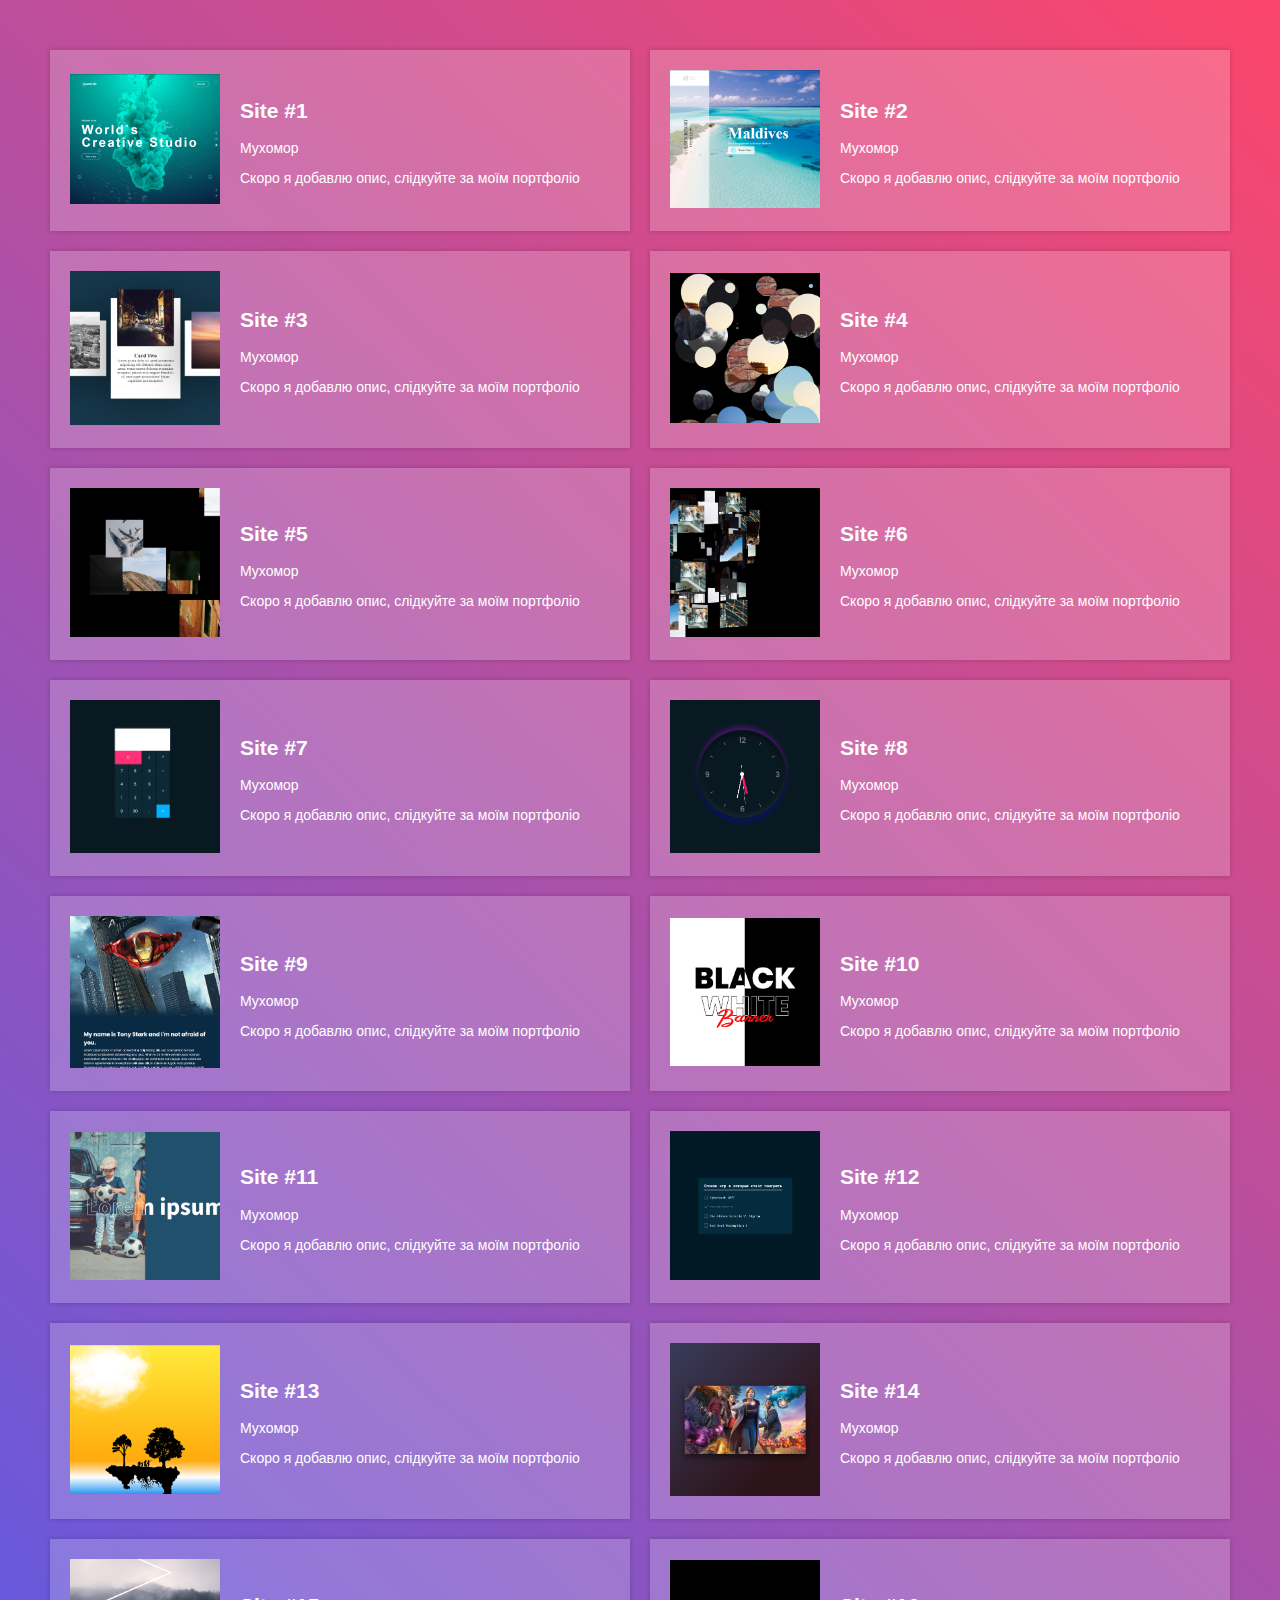
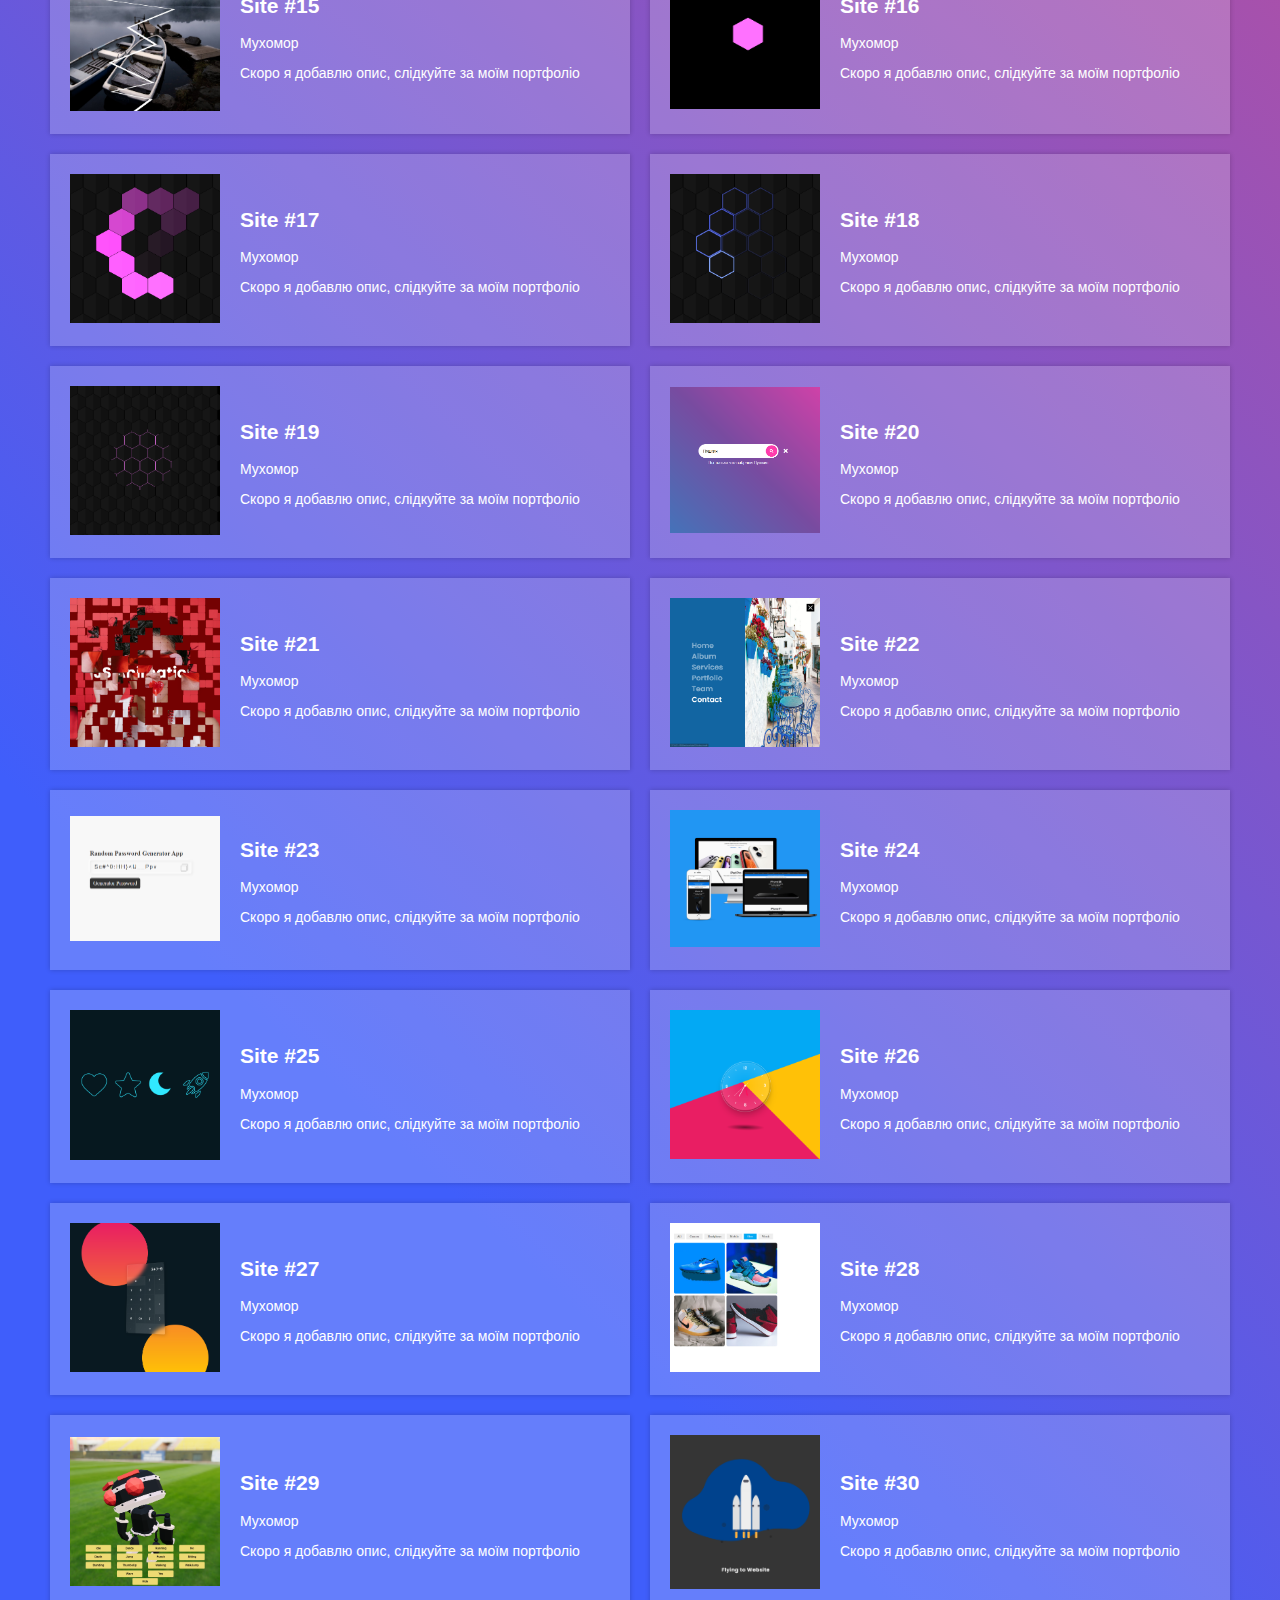
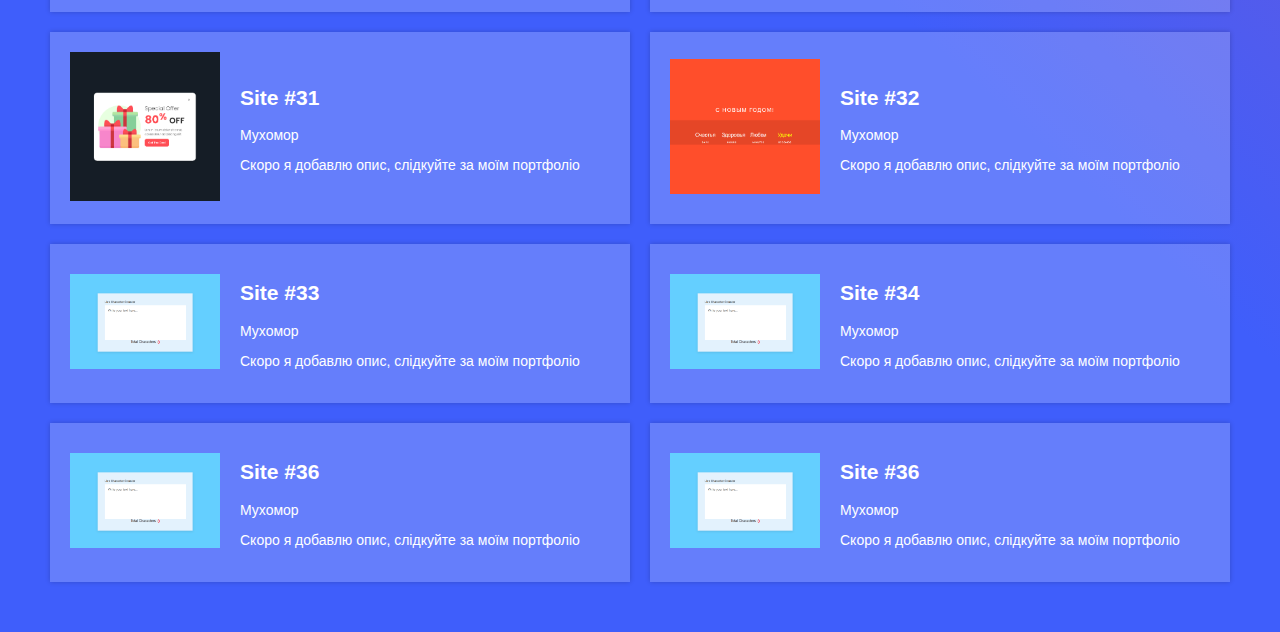
==== commit ac03516a: "Update index.html" ====
--- a/index.html
+++ b/index.html
@@ -459,7 +459,7 @@
                 <img src="edison/site33/33siteshow.png" alt="">
             </a>
             <div class="album_details">
-                <h2>Site #35</h2>
+                <h2>Site #36</h2>
                 <a href="https://chat.openai.com/chat" target="_blank">
                     <p class="album_artist">Мухомор</p>
                 </a>
@@ -467,6 +467,22 @@
             </div>
             
         </div>
+
+        <div class="album animate__animated animate__flipInX">
+            <a href="edison/site 36/index.html">
+                <img src="edison/site33/33siteshow.png" alt="">
+            </a>
+            <div class="album_details">
+                <h2>Site #36</h2>
+                <a href="https://chat.openai.com/chat" target="_blank">
+                    <p class="album_artist">Мухомор</p>
+                </a>
+                <p class="album_desc">Скоро я добавлю опис, слідкуйте за моїм портфоліо</p>
+            </div>
+            
+        </div>
+
+
         
     </div>
 </body>
